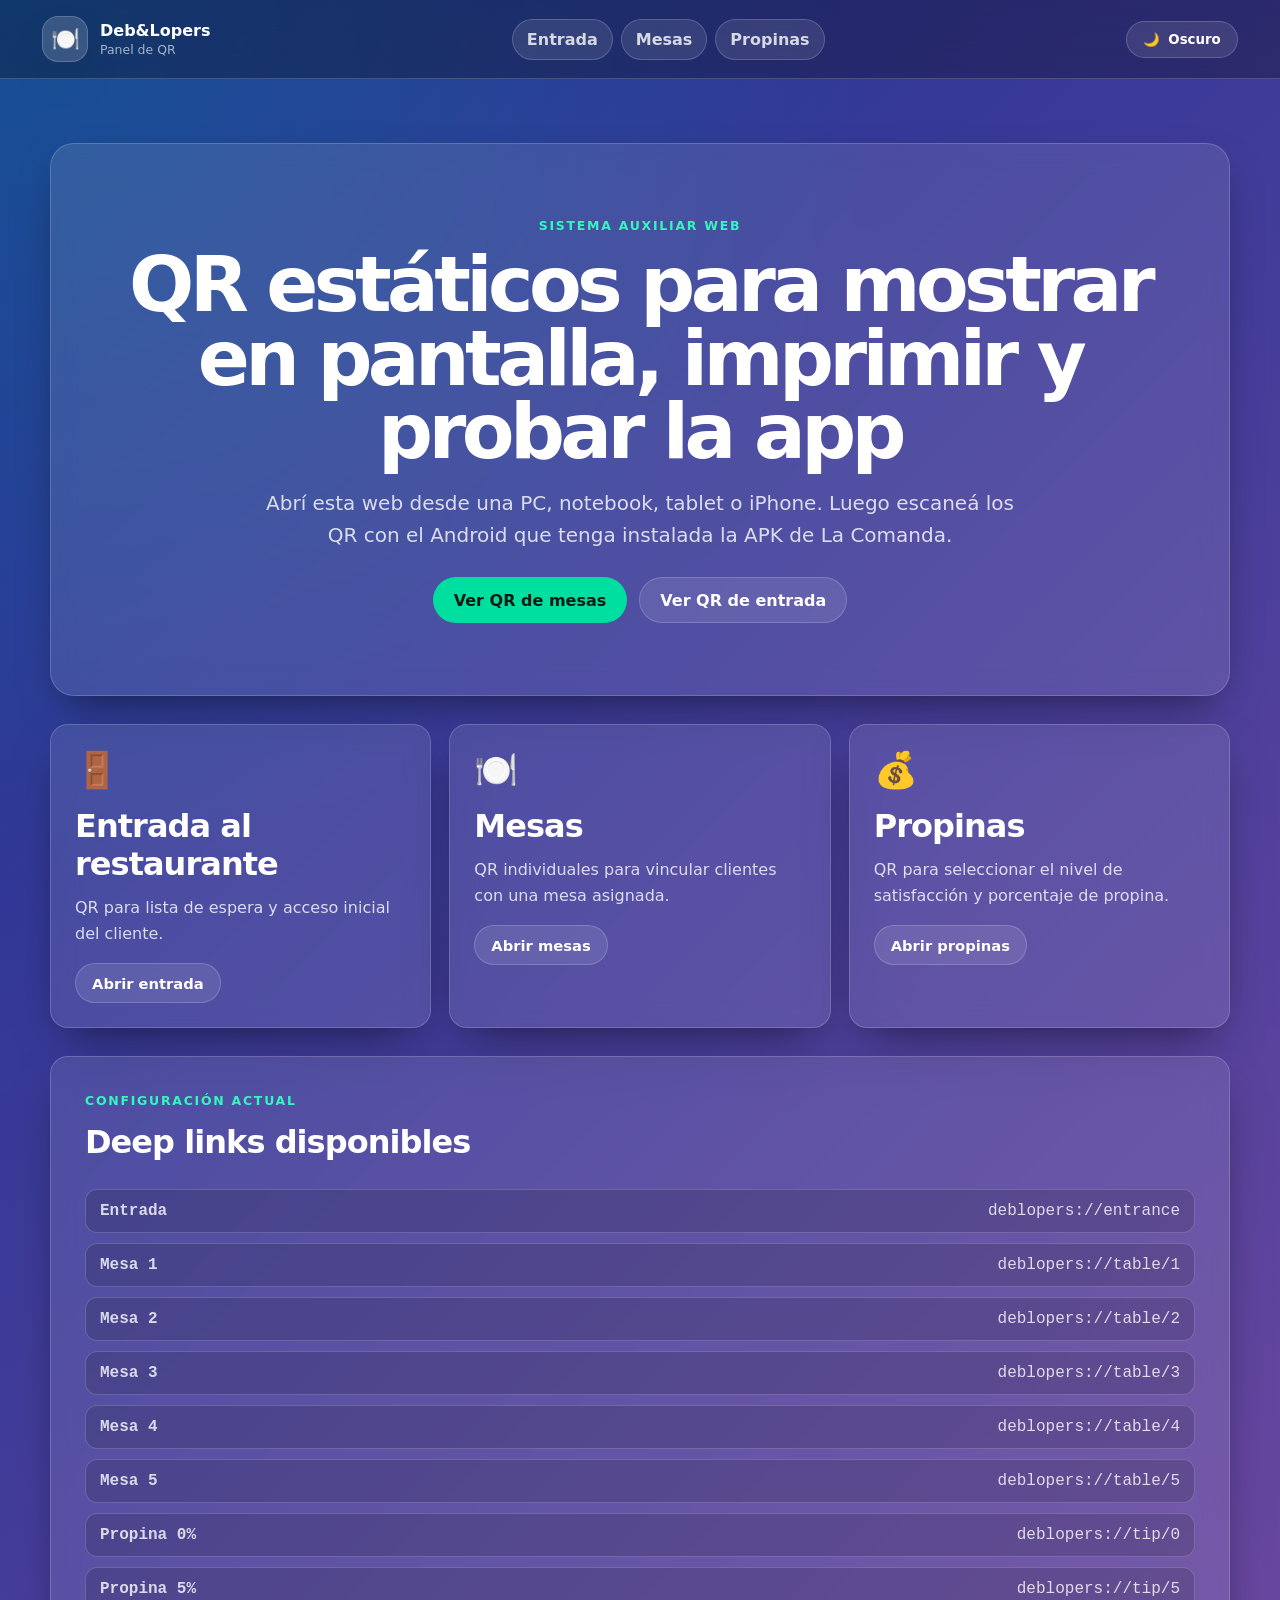
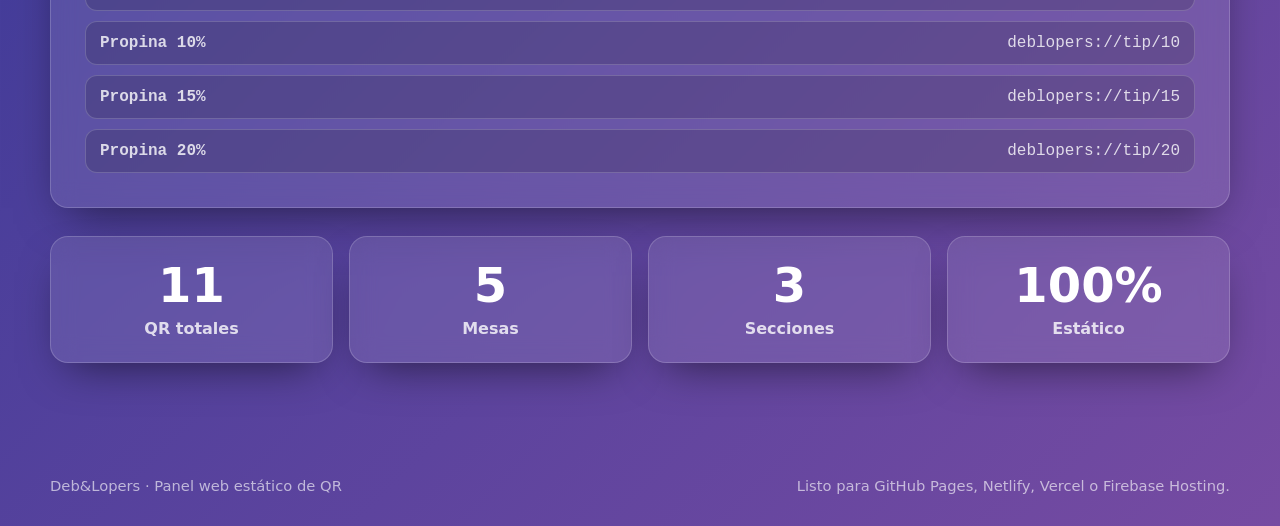
==== index.html @ f31257d0 "feat: agregar panel web para códigos QR de La Comanda" ====
<!doctype html>
<html lang="es" data-theme="dark">
<head>
  <meta charset="utf-8" />
  <meta name="viewport" content="width=device-width, initial-scale=1" />
  <meta name="robots" content="noindex,nofollow" />
  <title>Panel de QR | Deb&Lopers</title>
  <link rel="stylesheet" href="styles.css" />
</head>
<body data-page="home">
  <header class="topbar">
    <a class="brand" href="index.html" aria-label="Inicio Deb&Lopers">
      <span class="brand__icon">🍽️</span>
      <span>
        <strong>Deb&Lopers</strong>
        <small>Panel de QR</small>
      </span>
    </a>

    <nav class="topbar__nav" aria-label="Navegación principal">
      <a href="entrance.html">Entrada</a>
      <a href="tables.html">Mesas</a>
      <a href="tips.html">Propinas</a>
    </nav>

    <button class="theme-toggle" type="button" data-theme-toggle aria-label="Cambiar tema">
      <span data-theme-icon>🌙</span>
      <span data-theme-label>Oscuro</span>
    </button>
  </header>

  <main class="page-shell">
    <section class="hero hero--center">
      <p class="eyebrow">Sistema auxiliar web</p>
      <h1>QR estáticos para mostrar en pantalla, imprimir y probar la app</h1>
      <p class="hero__text">
        Abrí esta web desde una PC, notebook, tablet o iPhone. Luego escaneá los QR con el Android que tenga instalada la APK de La Comanda.
      </p>
      <div class="hero__actions">
        <a class="btn btn--primary" href="tables.html">Ver QR de mesas</a>
        <a class="btn" href="entrance.html">Ver QR de entrada</a>
      </div>
    </section>

    <section class="cards-grid cards-grid--three" aria-label="Secciones del panel">
      <article class="feature-card">
        <div class="feature-card__icon">🚪</div>
        <h2>Entrada al restaurante</h2>
        <p>QR para lista de espera y acceso inicial del cliente.</p>
        <a class="btn btn--small" href="entrance.html">Abrir entrada</a>
      </article>

      <article class="feature-card">
        <div class="feature-card__icon">🍽️</div>
        <h2>Mesas</h2>
        <p>QR individuales para vincular clientes con una mesa asignada.</p>
        <a class="btn btn--small" href="tables.html">Abrir mesas</a>
      </article>

      <article class="feature-card">
        <div class="feature-card__icon">💰</div>
        <h2>Propinas</h2>
        <p>QR para seleccionar el nivel de satisfacción y porcentaje de propina.</p>
        <a class="btn btn--small" href="tips.html">Abrir propinas</a>
      </article>
    </section>

    <section class="panel">
      <div class="section-heading">
        <p class="eyebrow">Configuración actual</p>
        <h2>Deep links disponibles</h2>
      </div>
      <div id="deepLinksSummary" class="deep-links-list"></div>
    </section>

    <section class="stats-grid" aria-label="Estadísticas del panel">
      <article class="stat-card">
        <strong id="totalQr">—</strong>
        <span>QR totales</span>
      </article>
      <article class="stat-card">
        <strong id="totalTables">—</strong>
        <span>Mesas</span>
      </article>
      <article class="stat-card">
        <strong>3</strong>
        <span>Secciones</span>
      </article>
      <article class="stat-card">
        <strong>100%</strong>
        <span>Estático</span>
      </article>
    </section>
  </main>

  <footer class="footer">
    <span>Deb&Lopers · Panel web estático de QR</span>
    <span>Listo para GitHub Pages, Netlify, Vercel o Firebase Hosting.</span>
  </footer>

  <script src="app.js"></script>
</body>
</html>
---- styles.css ----
:root {
  color-scheme: light dark;
  --bg-primary: #17142a;
  --bg-gradient: radial-gradient(circle at top left, rgba(0, 223, 160, .18), transparent 36%), linear-gradient(135deg, #1a3193 0%, #764ba2 100%);
  --bg-card: rgba(255, 255, 255, .10);
  --bg-card-strong: rgba(255, 255, 255, .16);
  --text-primary: #ffffff;
  --text-secondary: rgba(255, 255, 255, .80);
  --text-muted: rgba(255, 255, 255, .62);
  --border-color: rgba(255, 255, 255, .18);
  --accent: #00dfa0;
  --accent-strong: #35f7bd;
  --danger: #ff6b6b;
  --warning: #ffbf4d;
  --shadow: 0 18px 45px -18px rgba(0, 0, 0, .60);
  --radius-lg: 24px;
  --radius-md: 18px;
  --radius-sm: 12px;
}

[data-theme="light"] {
  color-scheme: light;
  --bg-primary: #f2f3ff;
  --bg-gradient: radial-gradient(circle at top left, rgba(0, 157, 112, .16), transparent 36%), linear-gradient(135deg, #eef1ff 0%, #ede5ff 100%);
  --bg-card: rgba(255, 255, 255, .82);
  --bg-card-strong: rgba(255, 255, 255, .95);
  --text-primary: #27233a;
  --text-secondary: rgba(39, 35, 58, .76);
  --text-muted: rgba(39, 35, 58, .58);
  --border-color: rgba(45, 36, 82, .13);
  --accent: #008f68;
  --accent-strong: #007253;
  --shadow: 0 18px 45px -22px rgba(41, 31, 90, .32);
}

* {
  box-sizing: border-box;
}

html {
  min-height: 100%;
}

body {
  min-height: 100dvh;
  margin: 0;
  font-family: system-ui, -apple-system, BlinkMacSystemFont, "Segoe UI", Roboto, Ubuntu, sans-serif;
  background: var(--bg-gradient);
  color: var(--text-primary);
}

a {
  color: inherit;
}

button,
a {
  -webkit-tap-highlight-color: transparent;
}

.topbar {
  position: sticky;
  top: 0;
  z-index: 10;
  display: flex;
  align-items: center;
  justify-content: space-between;
  gap: 16px;
  padding: 16px clamp(16px, 4vw, 42px);
  background: rgba(10, 8, 20, .32);
  border-bottom: 1px solid var(--border-color);
  backdrop-filter: blur(14px);
}

[data-theme="light"] .topbar {
  background: rgba(255, 255, 255, .60);
}

.brand {
  display: inline-flex;
  align-items: center;
  gap: 12px;
  text-decoration: none;
  min-width: max-content;
}

.brand__icon {
  display: grid;
  place-items: center;
  width: 46px;
  height: 46px;
  border-radius: 16px;
  background: var(--bg-card-strong);
  border: 1px solid var(--border-color);
  box-shadow: var(--shadow);
  font-size: 1.45rem;
}

.brand strong,
.brand small {
  display: block;
}

.brand small {
  color: var(--text-muted);
  font-size: .78rem;
  margin-top: 2px;
}

.topbar__nav {
  display: flex;
  justify-content: center;
  gap: 8px;
  flex: 1;
}

.topbar__nav a,
.theme-toggle,
.btn,
.link-button {
  border: 1px solid var(--border-color);
  background: var(--bg-card);
  color: var(--text-primary);
  border-radius: 999px;
  text-decoration: none;
  font-weight: 700;
  transition: transform .2s ease, background .2s ease, border-color .2s ease;
}

.topbar__nav a {
  padding: 10px 14px;
  color: var(--text-secondary);
}

.topbar__nav a:hover,
.theme-toggle:hover,
.btn:hover,
.link-button:hover {
  transform: translateY(-2px);
  background: var(--bg-card-strong);
}

.theme-toggle {
  display: inline-flex;
  align-items: center;
  justify-content: center;
  gap: 8px;
  min-width: 112px;
  padding: 10px 14px;
  cursor: pointer;
  font-family: inherit;
}

.page-shell {
  width: min(1180px, calc(100% - 32px));
  margin: 0 auto;
  padding: clamp(28px, 5vw, 64px) 0;
}

.page-shell--narrow {
  width: min(760px, calc(100% - 32px));
}

.hero {
  background: var(--bg-card);
  border: 1px solid var(--border-color);
  border-radius: var(--radius-lg);
  box-shadow: var(--shadow);
  backdrop-filter: blur(12px);
  padding: clamp(32px, 7vw, 72px);
  margin-bottom: 28px;
}

.hero--center {
  text-align: center;
}

.eyebrow {
  margin: 0 0 12px;
  text-transform: uppercase;
  letter-spacing: .14em;
  color: var(--accent-strong);
  font-weight: 900;
  font-size: .78rem;
}

h1,
h2,
h3,
p {
  margin-top: 0;
}

h1 {
  font-size: clamp(2.1rem, 6vw, 4.8rem);
  line-height: .96;
  letter-spacing: -.06em;
  margin-bottom: 18px;
}

h2 {
  font-size: clamp(1.35rem, 3vw, 2rem);
  letter-spacing: -.03em;
  margin-bottom: 12px;
}

p {
  color: var(--text-secondary);
  line-height: 1.6;
}

.hero__text {
  max-width: 760px;
  margin: 0 auto 26px;
  font-size: clamp(1rem, 2.5vw, 1.25rem);
}

.hero__actions {
  display: flex;
  justify-content: center;
  flex-wrap: wrap;
  gap: 12px;
}

.btn {
  display: inline-flex;
  align-items: center;
  justify-content: center;
  min-height: 46px;
  padding: 12px 20px;
}

.btn--primary {
  background: var(--accent);
  color: #071b15;
  border-color: transparent;
}

.btn--primary:hover {
  background: var(--accent-strong);
}

.btn--small {
  min-height: 40px;
  padding: 10px 16px;
  font-size: .92rem;
}

.cards-grid {
  display: grid;
  gap: 18px;
  margin: 28px 0;
}

.cards-grid--three {
  grid-template-columns: repeat(3, minmax(0, 1fr));
}

.feature-card,
.panel,
.stat-card,
.qr-card,
.qr-focus-card,
.tip-levels {
  background: var(--bg-card);
  border: 1px solid var(--border-color);
  border-radius: var(--radius-md);
  box-shadow: var(--shadow);
  backdrop-filter: blur(12px);
}

.feature-card {
  padding: 24px;
}

.feature-card__icon {
  font-size: 2.2rem;
  margin-bottom: 16px;
}

.feature-card p {
  min-height: 52px;
}

.panel {
  padding: clamp(22px, 4vw, 34px);
  margin: 28px 0;
}

.deep-links-list {
  display: grid;
  gap: 10px;
}

.deep-link-item,
.code-pill {
  display: flex;
  align-items: center;
  justify-content: space-between;
  gap: 12px;
  padding: 12px 14px;
  border: 1px solid var(--border-color);
  border-radius: var(--radius-sm);
  background: rgba(0, 0, 0, .14);
  color: var(--text-secondary);
  font-family: ui-monospace, SFMono-Regular, Menlo, Consolas, "Liberation Mono", monospace;
  overflow-wrap: anywhere;
}

[data-theme="light"] .deep-link-item,
[data-theme="light"] .code-pill {
  background: rgba(255, 255, 255, .52);
}

.stats-grid {
  display: grid;
  grid-template-columns: repeat(4, minmax(0, 1fr));
  gap: 16px;
  margin: 28px 0;
}

.stat-card {
  padding: 24px;
  text-align: center;
}

.stat-card strong {
  display: block;
  font-size: clamp(2rem, 5vw, 3rem);
  line-height: 1;
  margin-bottom: 10px;
}

.stat-card span {
  color: var(--text-secondary);
  font-weight: 700;
}

.section-heading {
  margin-bottom: 28px;
}

.section-heading--center {
  text-align: center;
}

.section-heading--center p {
  max-width: 650px;
  margin-left: auto;
  margin-right: auto;
}

.qr-grid {
  display: grid;
  grid-template-columns: repeat(auto-fit, minmax(270px, 1fr));
  gap: 22px;
  align-items: stretch;
}

.qr-grid--tips {
  grid-template-columns: repeat(auto-fit, minmax(235px, 1fr));
}

.qr-card {
  padding: 22px;
  text-align: center;
  display: flex;
  flex-direction: column;
  justify-content: space-between;
  gap: 14px;
  break-inside: avoid;
}

.qr-card:hover {
  transform: translateY(-3px);
  transition: transform .2s ease;
}

.qr-card__title {
  margin-bottom: 6px;
  font-size: 1.45rem;
}

.qr-card__meta {
  display: flex;
  justify-content: center;
  flex-wrap: wrap;
  gap: 8px;
  margin-bottom: 8px;
}

.tag {
  display: inline-flex;
  align-items: center;
  min-height: 28px;
  padding: 5px 10px;
  border-radius: 999px;
  border: 1px solid var(--border-color);
  background: rgba(255, 255, 255, .10);
  color: var(--text-secondary);
  font-size: .8rem;
  font-weight: 800;
}

.tag--vip {
  background: rgba(186, 104, 200, .22);
  color: #f3c6ff;
}

[data-theme="light"] .tag--vip {
  color: #7b1fa2;
}

.tag--standard {
  background: rgba(100, 181, 246, .22);
  color: #c7e6ff;
}

[data-theme="light"] .tag--standard {
  color: #1976d2;
}

.tag--accessibility {
  background: rgba(129, 199, 132, .22);
  color: #cfffd1;
}

[data-theme="light"] .tag--accessibility {
  color: #2e7d32;
}

.qr-img-wrap,
.qr-single__image-wrap {
  display: grid;
  place-items: center;
  width: fit-content;
  margin: 0 auto;
  padding: 12px;
  border-radius: 18px;
  background: #fff;
  border: 1px solid rgba(0, 0, 0, .10);
}

.qr-image {
  display: block;
  width: min(100%, 260px);
  height: auto;
  border-radius: 10px;
}

.qr-single .qr-image {
  width: min(100%, 320px);
}

.qr-focus-card {
  padding: clamp(28px, 6vw, 52px);
  text-align: center;
}

.qr-single {
  display: grid;
  gap: 18px;
  justify-items: center;
  margin: 28px 0;
}

.instructions {
  text-align: left;
  background: rgba(0, 0, 0, .13);
  border: 1px solid var(--border-color);
  border-radius: var(--radius-md);
  padding: 22px;
  margin-top: 26px;
}

[data-theme="light"] .instructions {
  background: rgba(255, 255, 255, .54);
}

.instructions h2 {
  margin-bottom: 10px;
}

.instructions ol,
.number-list,
.check-list {
  color: var(--text-secondary);
  line-height: 1.7;
}

.check-list {
  list-style: none;
  padding-left: 0;
}

.check-list li {
  position: relative;
  padding-left: 30px;
  margin: 8px 0;
}

.check-list li::before {
  content: "✓";
  position: absolute;
  left: 0;
  color: var(--accent-strong);
  font-weight: 900;
}

.tip-levels {
  display: grid;
  gap: 10px;
  max-width: 720px;
  margin: 0 auto 26px;
  padding: 20px;
}

.tip-level {
  display: flex;
  justify-content: space-between;
  gap: 14px;
  align-items: center;
  padding: 14px 16px;
  border-radius: 14px;
  background: rgba(255, 255, 255, .10);
  border: 1px solid var(--border-color);
  color: var(--text-secondary);
}

.tip-level strong {
  color: var(--text-primary);
}

.tip-percent {
  font-size: 1.25rem;
  font-weight: 900;
  color: var(--accent-strong);
}

.footer {
  display: flex;
  justify-content: space-between;
  flex-wrap: wrap;
  gap: 12px;
  width: min(1180px, calc(100% - 32px));
  margin: 0 auto;
  padding: 22px 0 32px;
  color: var(--text-muted);
  font-size: .92rem;
}

.link-button {
  font: inherit;
  cursor: pointer;
  padding: 8px 14px;
}

@media (max-width: 820px) {
  .topbar {
    position: static;
    flex-wrap: wrap;
  }

  .brand {
    flex: 1;
  }

  .topbar__nav {
    order: 3;
    width: 100%;
    overflow-x: auto;
    justify-content: flex-start;
    padding-bottom: 2px;
  }

  .cards-grid--three,
  .stats-grid {
    grid-template-columns: 1fr;
  }

  .theme-toggle {
    min-width: 48px;
  }

  [data-theme-label] {
    display: none;
  }

  h1 {
    letter-spacing: -.045em;
  }
}

@media print {
  :root,
  [data-theme="light"] {
    --bg-card: #fff;
    --bg-card-strong: #fff;
    --text-primary: #111;
    --text-secondary: #333;
    --text-muted: #555;
    --border-color: #ccc;
    --shadow: none;
  }

  body {
    background: white !important;
  }

  .topbar,
  .footer,
  .panel,
  .hero,
  .theme-toggle,
  .btn {
    display: none !important;
  }

  .page-shell {
    width: 100%;
    padding: 0;
  }

  .section-heading {
    margin: 0 0 16px;
  }

  .qr-grid {
    grid-template-columns: repeat(2, 1fr);
    gap: 12px;
  }

  .qr-card,
  .qr-focus-card,
  .tip-levels {
    border: 1px solid #ccc;
    box-shadow: none;
    break-inside: avoid;
  }

  .qr-image {
    width: 210px;
  }

  .qr-single .qr-image {
    width: 300px;
  }
}
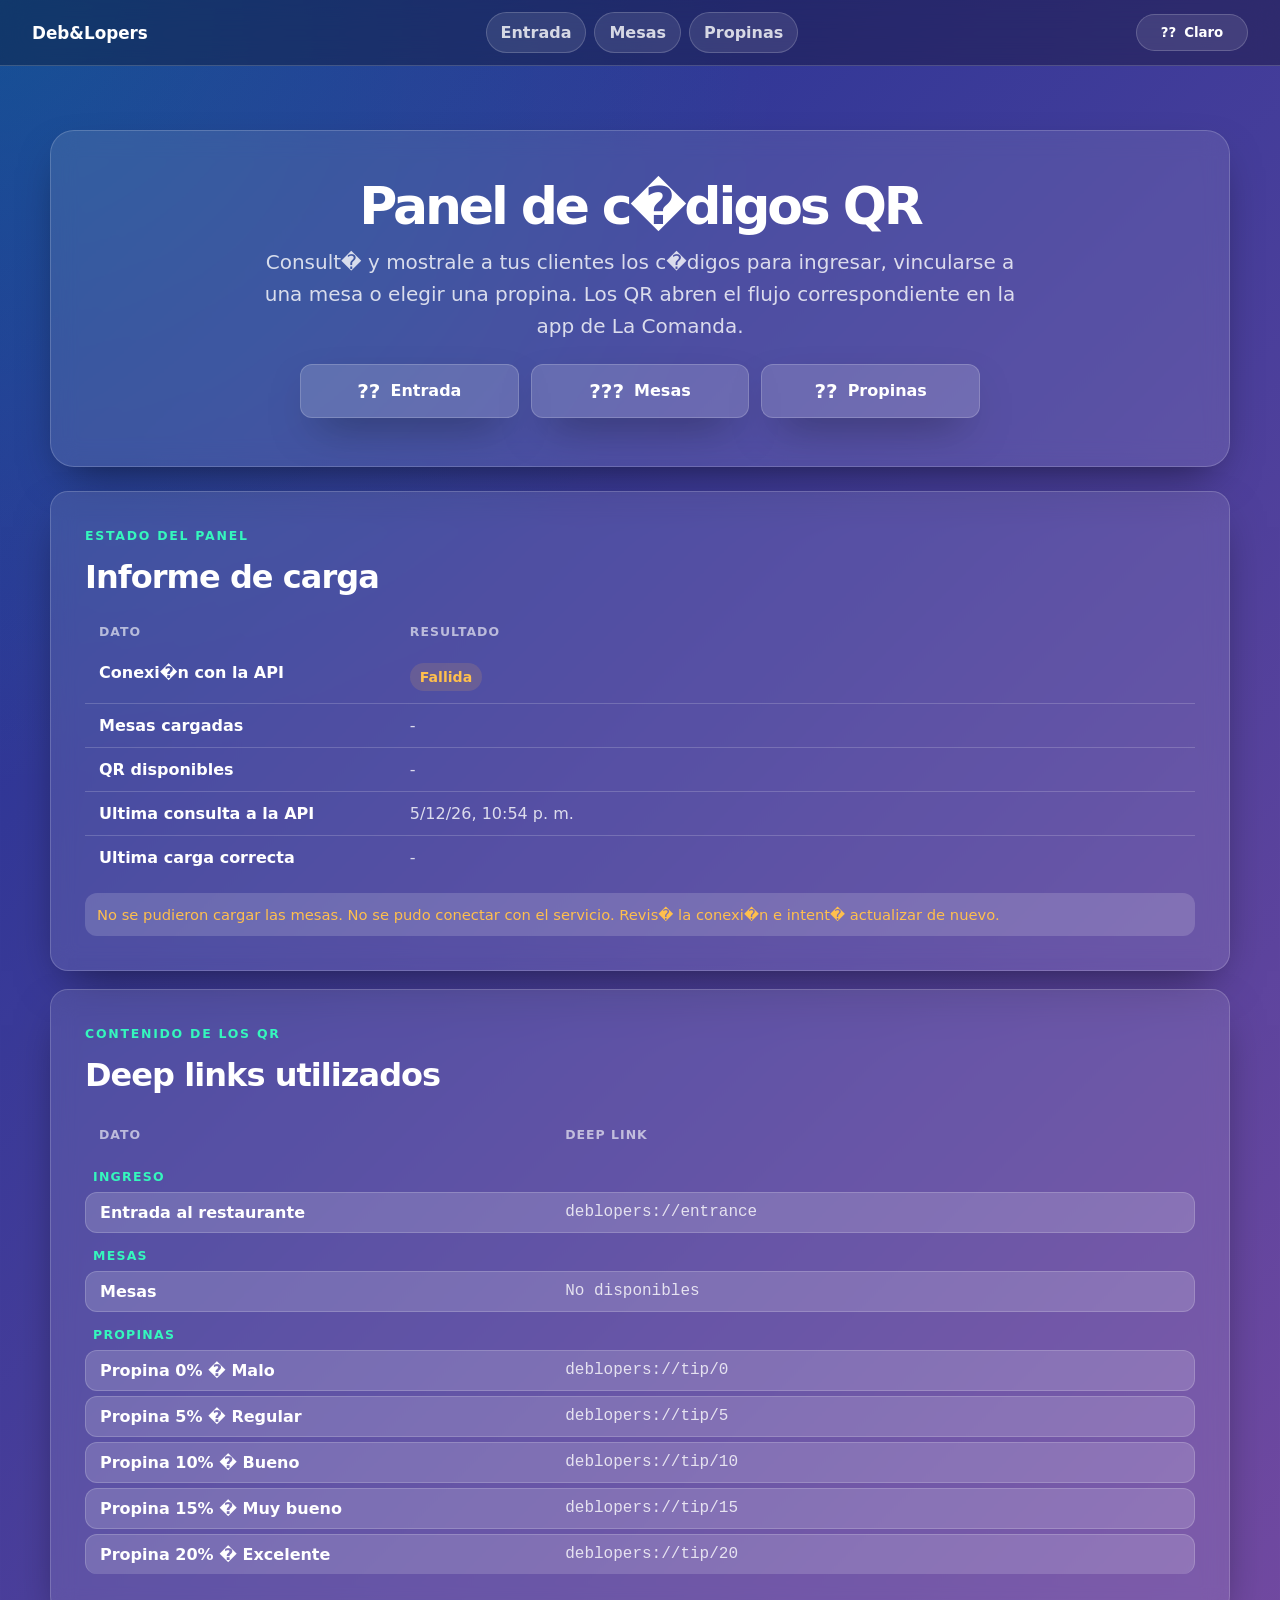
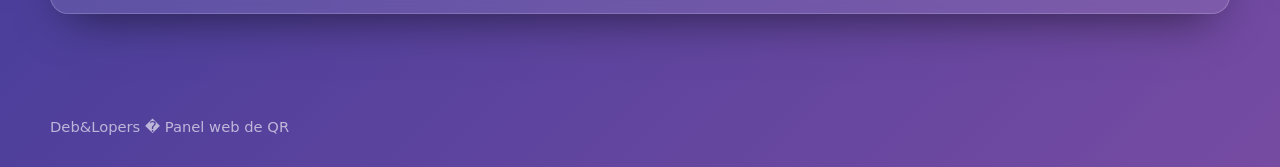
==== commit 283df9af: "feat: simplificar y unificar panel de códigos QR" ====
--- a/index.html
+++ b/index.html
@@ -9,95 +9,65 @@
 </head>
 <body data-page="home">
   <header class="topbar">
-    <a class="brand" href="index.html" aria-label="Inicio Deb&Lopers">
-      <span class="brand__icon">🍽️</span>
-      <span>
-        <strong>Deb&Lopers</strong>
-        <small>Panel de QR</small>
-      </span>
-    </a>
-
-    <nav class="topbar__nav" aria-label="Navegación principal">
+    <a class="brand" href="index.html" aria-label="Inicio Deb&Lopers"><strong>Deb&Lopers</strong></a>
+    <nav class="topbar__nav" aria-label="Navegaci�n principal">
       <a href="entrance.html">Entrada</a>
       <a href="tables.html">Mesas</a>
       <a href="tips.html">Propinas</a>
     </nav>
-
-    <button class="theme-toggle" type="button" data-theme-toggle aria-label="Cambiar tema">
-      <span data-theme-icon>🌙</span>
-      <span data-theme-label>Oscuro</span>
+    <button class="theme-toggle" type="button" data-theme-toggle aria-label="Cambiar tema" title="Cambiar tema">
+      <span data-theme-icon aria-hidden="true">??</span>
+      <span data-theme-label>Claro</span>
     </button>
   </header>
 
   <main class="page-shell">
-    <section class="hero hero--center">
-      <p class="eyebrow">Sistema auxiliar web</p>
-      <h1>QR estáticos para mostrar en pantalla, imprimir y probar la app</h1>
-      <p class="hero__text">
-        Abrí esta web desde una PC, notebook, tablet o iPhone. Luego escaneá los QR con el Android que tenga instalada la APK de La Comanda.
-      </p>
-      <div class="hero__actions">
-        <a class="btn btn--primary" href="tables.html">Ver QR de mesas</a>
-        <a class="btn" href="entrance.html">Ver QR de entrada</a>
-      </div>
+    <section class="hero hero--center home-intro">
+      <h1>Panel de c�digos QR</h1>
+      <p class="hero__text">Consult� y mostrale a tus clientes los c�digos para ingresar, vincularse a una mesa o elegir una propina. Los QR abren el flujo correspondiente en la app de La Comanda.</p>
+      <nav class="home-actions" aria-label="Secciones de c�digos QR">
+        <a class="home-action" href="entrance.html"><span aria-hidden="true">??</span><span>Entrada</span></a>
+        <a class="home-action" href="tables.html"><span aria-hidden="true">???</span><span>Mesas</span></a>
+        <a class="home-action" href="tips.html"><span aria-hidden="true">??</span><span>Propinas</span></a>
+      </nav>
     </section>
 
-    <section class="cards-grid cards-grid--three" aria-label="Secciones del panel">
-      <article class="feature-card">
-        <div class="feature-card__icon">🚪</div>
-        <h2>Entrada al restaurante</h2>
-        <p>QR para lista de espera y acceso inicial del cliente.</p>
-        <a class="btn btn--small" href="entrance.html">Abrir entrada</a>
-      </article>
-
-      <article class="feature-card">
-        <div class="feature-card__icon">🍽️</div>
-        <h2>Mesas</h2>
-        <p>QR individuales para vincular clientes con una mesa asignada.</p>
-        <a class="btn btn--small" href="tables.html">Abrir mesas</a>
-      </article>
-
-      <article class="feature-card">
-        <div class="feature-card__icon">💰</div>
-        <h2>Propinas</h2>
-        <p>QR para seleccionar el nivel de satisfacción y porcentaje de propina.</p>
-        <a class="btn btn--small" href="tips.html">Abrir propinas</a>
-      </article>
+    <section class="panel report-panel" aria-labelledby="reportTitle">
+      <div class="section-heading">
+        <p class="eyebrow">Estado del panel</p>
+        <h2 id="reportTitle">Informe de carga</h2>
+      </div>
+      <div class="table-scroll">
+        <table class="report-table">
+          <thead><tr><th scope="col">Dato</th><th scope="col">Resultado</th></tr></thead>
+          <tbody>
+            <tr><th scope="row">Conexi�n con la API</th><td id="apiReportStatus"><span class="status-badge" data-state="loading">Consultando.</span></td></tr>
+            <tr><th scope="row">Mesas cargadas</th><td id="tableCountReport">-</td></tr>
+            <tr><th scope="row">QR disponibles</th><td id="qrCountReport">-</td></tr>
+            <tr><th scope="row">Ultima consulta a la API</th><td id="lastAttemptReport">En curso.</td></tr>
+            <tr><th scope="row">Ultima carga correcta</th><td id="updatedAtReport">-</td></tr>
+          </tbody>
+        </table>
+      </div>
+      <p id="tablesStatus" class="tables-status report-message" role="status" aria-live="polite"></p>
     </section>
 
-    <section class="panel">
+    <section class="panel report-panel" aria-labelledby="qrDataTitle">
       <div class="section-heading">
-        <p class="eyebrow">Configuración actual</p>
-        <h2>Deep links disponibles</h2>
+        <p class="eyebrow">Contenido de los QR</p>
+        <h2 id="qrDataTitle">Deep links utilizados</h2>
       </div>
-      <div id="deepLinksSummary" class="deep-links-list"></div>
-    </section>
-
-    <section class="stats-grid" aria-label="Estadísticas del panel">
-      <article class="stat-card">
-        <strong id="totalQr">—</strong>
-        <span>QR totales</span>
-      </article>
-      <article class="stat-card">
-        <strong id="totalTables">—</strong>
-        <span>Mesas</span>
-      </article>
-      <article class="stat-card">
-        <strong>3</strong>
-        <span>Secciones</span>
-      </article>
-      <article class="stat-card">
-        <strong>100%</strong>
-        <span>Estático</span>
-      </article>
+      <div class="table-scroll">
+        <table class="report-table report-table--links">
+          <thead><tr><th scope="col">Dato</th><th scope="col">Deep link</th></tr></thead>
+          <tbody id="deepLinksSummary"></tbody>
+        </table>
+      </div>
     </section>
   </main>
 
-  <footer class="footer">
-    <span>Deb&Lopers · Panel web estático de QR</span>
-    <span>Listo para GitHub Pages, Netlify, Vercel o Firebase Hosting.</span>
-  </footer>
-
+  <footer class="footer"><span>Deb&Lopers � Panel web de QR</span></footer>
   <script src="app.js"></script>
 </body>
 </html>
+
--- a/styles.css
+++ b/styles.css
@@ -39,6 +39,7 @@
 
 html {
   min-height: 100%;
+
 }
 
 body {
@@ -65,8 +66,8 @@
   display: flex;
   align-items: center;
   justify-content: space-between;
-  gap: 16px;
-  padding: 16px clamp(16px, 4vw, 42px);
+  gap: 12px;
+  padding: 12px clamp(12px, 3vw, 32px);
   background: rgba(10, 8, 20, .32);
   border-bottom: 1px solid var(--border-color);
   backdrop-filter: blur(14px);
@@ -79,32 +80,13 @@
 .brand {
   display: inline-flex;
   align-items: center;
-  gap: 12px;
   text-decoration: none;
   min-width: max-content;
 }
 
-.brand__icon {
-  display: grid;
-  place-items: center;
-  width: 46px;
-  height: 46px;
-  border-radius: 16px;
-  background: var(--bg-card-strong);
-  border: 1px solid var(--border-color);
-  box-shadow: var(--shadow);
-  font-size: 1.45rem;
-}
-
-.brand strong,
-.brand small {
-  display: block;
-}
-
-.brand small {
-  color: var(--text-muted);
-  font-size: .78rem;
-  margin-top: 2px;
+.brand strong {
+  font-size: 1.05rem;
+  white-space: nowrap;
 }
 
 .topbar__nav {
@@ -222,6 +204,53 @@
   gap: 12px;
 }
 
+.home-intro {
+  padding: clamp(28px, 5vw, 48px);
+  margin-bottom: 24px;
+}
+
+.home-intro h1 {
+  font-size: clamp(2rem, 5vw, 3.25rem);
+  line-height: 1.05;
+  margin-bottom: 12px;
+}
+
+.home-intro .hero__text {
+  margin-bottom: 22px;
+}
+
+.home-actions {
+  display: grid;
+  grid-template-columns: repeat(3, minmax(0, 1fr));
+  gap: 12px;
+  max-width: 680px;
+  margin: 0 auto;
+}
+
+.home-action {
+  display: flex;
+  align-items: center;
+  justify-content: center;
+  gap: 10px;
+  min-height: 54px;
+  padding: 10px 14px;
+  border: 1px solid var(--border-color);
+  border-radius: var(--radius-sm);
+  background: var(--bg-card-strong);
+  box-shadow: var(--shadow);
+  text-decoration: none;
+  font-weight: 800;
+  transition: transform .2s ease, background .2s ease;
+}
+
+.home-action:hover {
+  transform: translateY(-2px);
+}
+
+.home-action span:first-child {
+  font-size: 1.25rem;
+}
+
 .btn {
   display: inline-flex;
   align-items: center;
@@ -287,9 +316,208 @@
   margin: 28px 0;
 }
 
+.report-panel {
+  margin: 18px 0;
+}
+
+.report-panel .section-heading {
+  margin-bottom: 16px;
+}
+
+.report-panel .section-heading h2 {
+  margin-bottom: 0;
+}
+
+.table-scroll {
+  overflow-x: auto;
+}
+
+.report-table {
+  width: 100%;
+  border-collapse: collapse;
+  text-align: left;
+}
+
+.report-table th,
+.report-table td {
+  padding: 12px 14px;
+  border-bottom: 1px solid var(--border-color);
+  vertical-align: top;
+}
+
+.report-table thead th {
+  color: var(--text-muted);
+  font-size: .78rem;
+  letter-spacing: .08em;
+  text-transform: uppercase;
+}
+
+.report-table tbody th {
+  width: 28%;
+  color: var(--text-primary);
+  font-weight: 750;
+}
+
+.report-table td {
+  color: var(--text-secondary);
+}
+
+.report-table tr:last-child > * {
+  border-bottom: 0;
+}
+
+.report-table--links {
+  border-collapse: separate;
+  border-spacing: 0 5px;
+}
+
+.report-table--links .report-section-row th {
+  width: auto;
+  padding: 10px 8px 3px;
+  border: 0;
+  color: var(--accent-strong);
+  font-size: .78rem;
+  letter-spacing: .1em;
+  text-transform: uppercase;
+}
+
+.report-table--links .report-data-row > * {
+  padding-top: 10px;
+  padding-bottom: 10px;
+  border-top: 1px solid var(--border-color);
+  border-bottom: 1px solid var(--border-color);
+  background: var(--bg-card-strong);
+}
+
+.report-table--links .report-data-row > :first-child {
+  width: 42%;
+  border-left: 1px solid var(--border-color);
+  border-radius: var(--radius-sm) 0 0 var(--radius-sm);
+}
+
+.report-table--links .report-data-row > :last-child {
+  border-right: 1px solid var(--border-color);
+  border-radius: 0 var(--radius-sm) var(--radius-sm) 0;
+}
+
+.report-link {
+  font-family: ui-monospace, SFMono-Regular, Menlo, Consolas, "Liberation Mono", monospace;
+  overflow-wrap: anywhere;
+}
+
+.status-badge {
+  display: inline-flex;
+  align-items: center;
+  min-height: 28px;
+  padding: 4px 10px;
+  border-radius: 999px;
+  background: rgba(255, 255, 255, .13);
+  font-size: .88rem;
+  font-weight: 800;
+}
+
+.status-badge[data-state="success"] {
+  color: var(--accent-strong);
+  background: rgba(0, 223, 160, .14);
+}
+
+.status-badge[data-state="error"] {
+  color: var(--warning);
+  background: rgba(255, 191, 77, .14);
+}
+
+.report-message {
+  margin: 14px 0 0;
+  padding: 10px 12px;
+  border-radius: var(--radius-sm);
+  background: var(--bg-card-strong);
+  font-size: .92rem;
+}
+
+.report-message:empty {
+  display: none;
+}
+
 .deep-links-list {
   display: grid;
   gap: 10px;
+}
+
+.deep-link-category + .deep-link-category {
+  margin-top: 28px;
+}
+
+.deep-link-category h3 {
+  margin: 0 0 12px;
+  font-size: 1.15rem;
+}
+
+.table-controls {
+  display: flex;
+  align-items: center;
+  justify-content: center;
+  flex-wrap: wrap;
+  gap: 12px 18px;
+  margin: 0 0 24px;
+  text-align: center;
+}
+
+.table-controls--below {
+  margin-top: 22px;
+  margin-bottom: 0;
+}
+
+.table-controls .tables-status {
+  flex-basis: 100%;
+  margin: 0;
+  font-size: .95rem;
+}
+
+.tables-status[data-state="error"] {
+  color: var(--warning);
+}
+
+.tables-status[data-state="success"] {
+  color: var(--text-secondary);
+}
+
+.loading-indicator {
+  display: inline-flex;
+  align-items: center;
+  gap: 9px;
+  color: var(--text-secondary);
+  font-weight: 700;
+}
+
+.loading-indicator[hidden] {
+  display: none;
+}
+
+.loading-indicator__spinner {
+  width: 18px;
+  height: 18px;
+  border: 2px solid var(--border-color);
+  border-top-color: var(--accent-strong);
+  border-radius: 50%;
+  animation: spin .8s linear infinite;
+}
+
+@keyframes spin {
+  to { transform: rotate(360deg); }
+}
+
+.empty-state {
+  grid-column: 1 / -1;
+  margin: 0;
+  padding: 18px 20px;
+  border: 1px solid var(--border-color);
+  border-radius: var(--radius-md);
+  color: var(--text-secondary);
+  background: var(--bg-card-strong);
+  box-shadow: var(--shadow);
+  text-align: center;
+  font-size: 1rem;
+  line-height: 1.5;
 }
 
 .deep-link-item,
@@ -359,6 +587,11 @@
 
 .qr-grid--tips {
   grid-template-columns: repeat(auto-fit, minmax(235px, 1fr));
+}
+
+.qr-grid--single {
+  grid-template-columns: minmax(0, 390px);
+  justify-content: center;
 }
 
 .qr-card {
@@ -381,12 +614,14 @@
   font-size: 1.45rem;
 }
 
+.qr-card__heading {
+  min-height: 58px;
+}
+
 .qr-card__meta {
-  display: flex;
-  justify-content: center;
-  flex-wrap: wrap;
-  gap: 8px;
+  display: block;
   margin-bottom: 8px;
+  font-size: .95rem;
 }
 
 .tag {
@@ -433,17 +668,20 @@
 .qr-single__image-wrap {
   display: grid;
   place-items: center;
-  width: fit-content;
+  width: 100%;
+  max-width: 284px;
   margin: 0 auto;
   padding: 12px;
-  border-radius: 18px;
+  border-radius: 16px;
   background: #fff;
   border: 1px solid rgba(0, 0, 0, .10);
 }
 
 .qr-image {
   display: block;
-  width: min(100%, 260px);
+  width: 260px;
+  max-width: 100%;
+  aspect-ratio: 1;
   height: auto;
   border-radius: 10px;
 }
@@ -500,7 +738,7 @@
 }
 
 .check-list li::before {
-  content: "✓";
+  content: "�";
   position: absolute;
   left: 0;
   color: var(--accent-strong);
@@ -559,6 +797,8 @@
   .topbar {
     position: static;
     flex-wrap: wrap;
+    gap: 8px 10px;
+    padding: 10px 12px;
   }
 
   .brand {
@@ -568,9 +808,23 @@
   .topbar__nav {
     order: 3;
     width: 100%;
-    overflow-x: auto;
-    justify-content: flex-start;
-    padding-bottom: 2px;
+    gap: 6px;
+  }
+
+  .topbar__nav a {
+    flex: 1;
+    padding: 8px 6px;
+    text-align: center;
+    white-space: nowrap;
+  }
+
+  .home-actions {
+    gap: 8px;
+  }
+
+  .home-action {
+    gap: 6px;
+    padding: 10px 8px;
   }
 
   .cards-grid--three,
@@ -580,10 +834,39 @@
 
   .theme-toggle {
     min-width: 48px;
+    padding: 8px 10px;
+    margin-left: auto;
   }
 
   [data-theme-label] {
     display: none;
+  }
+
+  .report-table th,
+  .report-table td {
+    padding: 10px 8px;
+  }
+
+  .report-table tbody th {
+    width: 38%;
+  }
+
+  .report-table--links {
+    min-width: 0;
+  }
+
+  .report-table--links .report-data-row > :first-child {
+    width: 40%;
+  }
+
+  .home-action {
+    flex-direction: column;
+    gap: 4px;
+    font-size: .88rem;
+  }
+
+  .home-action span:first-child {
+    font-size: 1.1rem;
   }
 
   h1 {
@@ -612,7 +895,8 @@
   .panel,
   .hero,
   .theme-toggle,
-  .btn {
+  .btn,
+  .loading-indicator {
     display: none !important;
   }
 
@@ -636,6 +920,19 @@
     border: 1px solid #ccc;
     box-shadow: none;
     break-inside: avoid;
+    page-break-inside: avoid;
+  }
+
+  .qr-img-wrap,
+  .qr-single__image-wrap,
+  .code-pill,
+  .deep-link-category {
+    break-inside: avoid;
+    page-break-inside: avoid;
+  }
+
+  .tables-status[data-state="error"] {
+    color: #8a5200;
   }
 
   .qr-image {
@@ -646,3 +943,4 @@
     width: 300px;
   }
 }
+
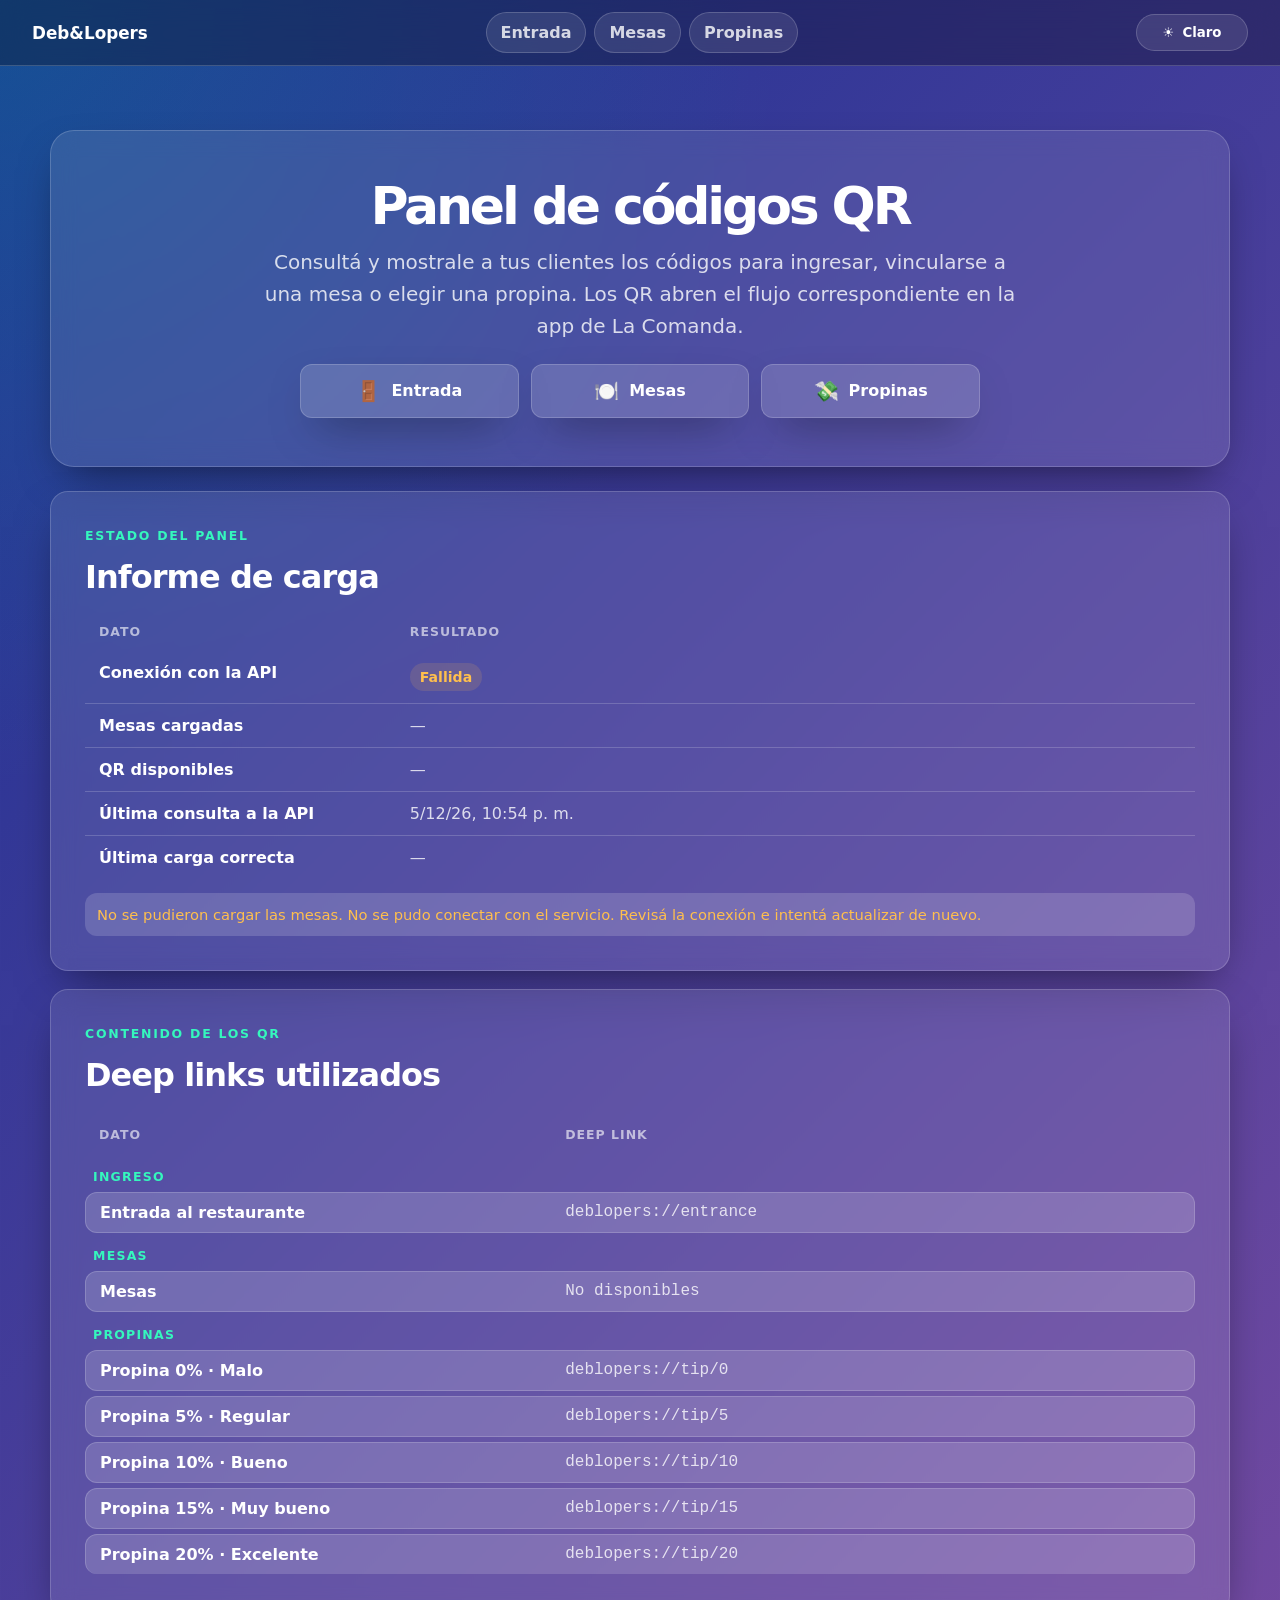
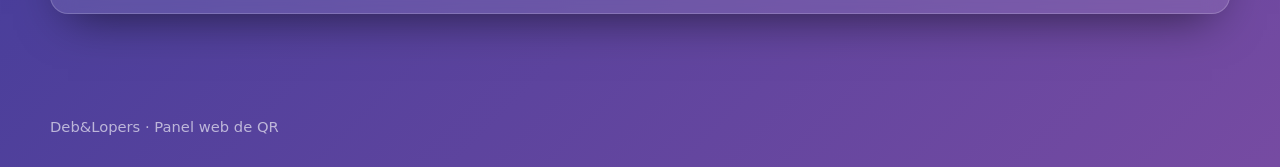
==== commit 030d5ef7: "fix: preserve UTF-8 text in QR panel" ====
--- a/index.html
+++ b/index.html
@@ -10,25 +10,25 @@
 <body data-page="home">
   <header class="topbar">
     <a class="brand" href="index.html" aria-label="Inicio Deb&Lopers"><strong>Deb&Lopers</strong></a>
-    <nav class="topbar__nav" aria-label="Navegaci�n principal">
+    <nav class="topbar__nav" aria-label="Navegación principal">
       <a href="entrance.html">Entrada</a>
       <a href="tables.html">Mesas</a>
       <a href="tips.html">Propinas</a>
     </nav>
     <button class="theme-toggle" type="button" data-theme-toggle aria-label="Cambiar tema" title="Cambiar tema">
-      <span data-theme-icon aria-hidden="true">??</span>
+      <span data-theme-icon aria-hidden="true">☀️</span>
       <span data-theme-label>Claro</span>
     </button>
   </header>
 
   <main class="page-shell">
     <section class="hero hero--center home-intro">
-      <h1>Panel de c�digos QR</h1>
-      <p class="hero__text">Consult� y mostrale a tus clientes los c�digos para ingresar, vincularse a una mesa o elegir una propina. Los QR abren el flujo correspondiente en la app de La Comanda.</p>
-      <nav class="home-actions" aria-label="Secciones de c�digos QR">
-        <a class="home-action" href="entrance.html"><span aria-hidden="true">??</span><span>Entrada</span></a>
-        <a class="home-action" href="tables.html"><span aria-hidden="true">???</span><span>Mesas</span></a>
-        <a class="home-action" href="tips.html"><span aria-hidden="true">??</span><span>Propinas</span></a>
+      <h1>Panel de códigos QR</h1>
+      <p class="hero__text">Consultá y mostrale a tus clientes los códigos para ingresar, vincularse a una mesa o elegir una propina. Los QR abren el flujo correspondiente en la app de La Comanda.</p>
+      <nav class="home-actions" aria-label="Secciones de códigos QR">
+        <a class="home-action" href="entrance.html"><span aria-hidden="true">🚪</span><span>Entrada</span></a>
+        <a class="home-action" href="tables.html"><span aria-hidden="true">🍽️</span><span>Mesas</span></a>
+        <a class="home-action" href="tips.html"><span aria-hidden="true">💸</span><span>Propinas</span></a>
       </nav>
     </section>
 
@@ -41,11 +41,11 @@
         <table class="report-table">
           <thead><tr><th scope="col">Dato</th><th scope="col">Resultado</th></tr></thead>
           <tbody>
-            <tr><th scope="row">Conexi�n con la API</th><td id="apiReportStatus"><span class="status-badge" data-state="loading">Consultando.</span></td></tr>
-            <tr><th scope="row">Mesas cargadas</th><td id="tableCountReport">-</td></tr>
-            <tr><th scope="row">QR disponibles</th><td id="qrCountReport">-</td></tr>
-            <tr><th scope="row">Ultima consulta a la API</th><td id="lastAttemptReport">En curso.</td></tr>
-            <tr><th scope="row">Ultima carga correcta</th><td id="updatedAtReport">-</td></tr>
+            <tr><th scope="row">Conexión con la API</th><td id="apiReportStatus"><span class="status-badge" data-state="loading">Consultando…</span></td></tr>
+            <tr><th scope="row">Mesas cargadas</th><td id="tableCountReport">—</td></tr>
+            <tr><th scope="row">QR disponibles</th><td id="qrCountReport">—</td></tr>
+            <tr><th scope="row">Última consulta a la API</th><td id="lastAttemptReport">En curso…</td></tr>
+            <tr><th scope="row">Última carga correcta</th><td id="updatedAtReport">—</td></tr>
           </tbody>
         </table>
       </div>
@@ -66,8 +66,7 @@
     </section>
   </main>
 
-  <footer class="footer"><span>Deb&Lopers � Panel web de QR</span></footer>
+  <footer class="footer"><span>Deb&Lopers · Panel web de QR</span></footer>
   <script src="app.js"></script>
 </body>
 </html>
-
--- a/styles.css
+++ b/styles.css
@@ -738,7 +738,7 @@
 }
 
 .check-list li::before {
-  content: "�";
+  content: "✓";
   position: absolute;
   left: 0;
   color: var(--accent-strong);
@@ -943,4 +943,3 @@
     width: 300px;
   }
 }
-
